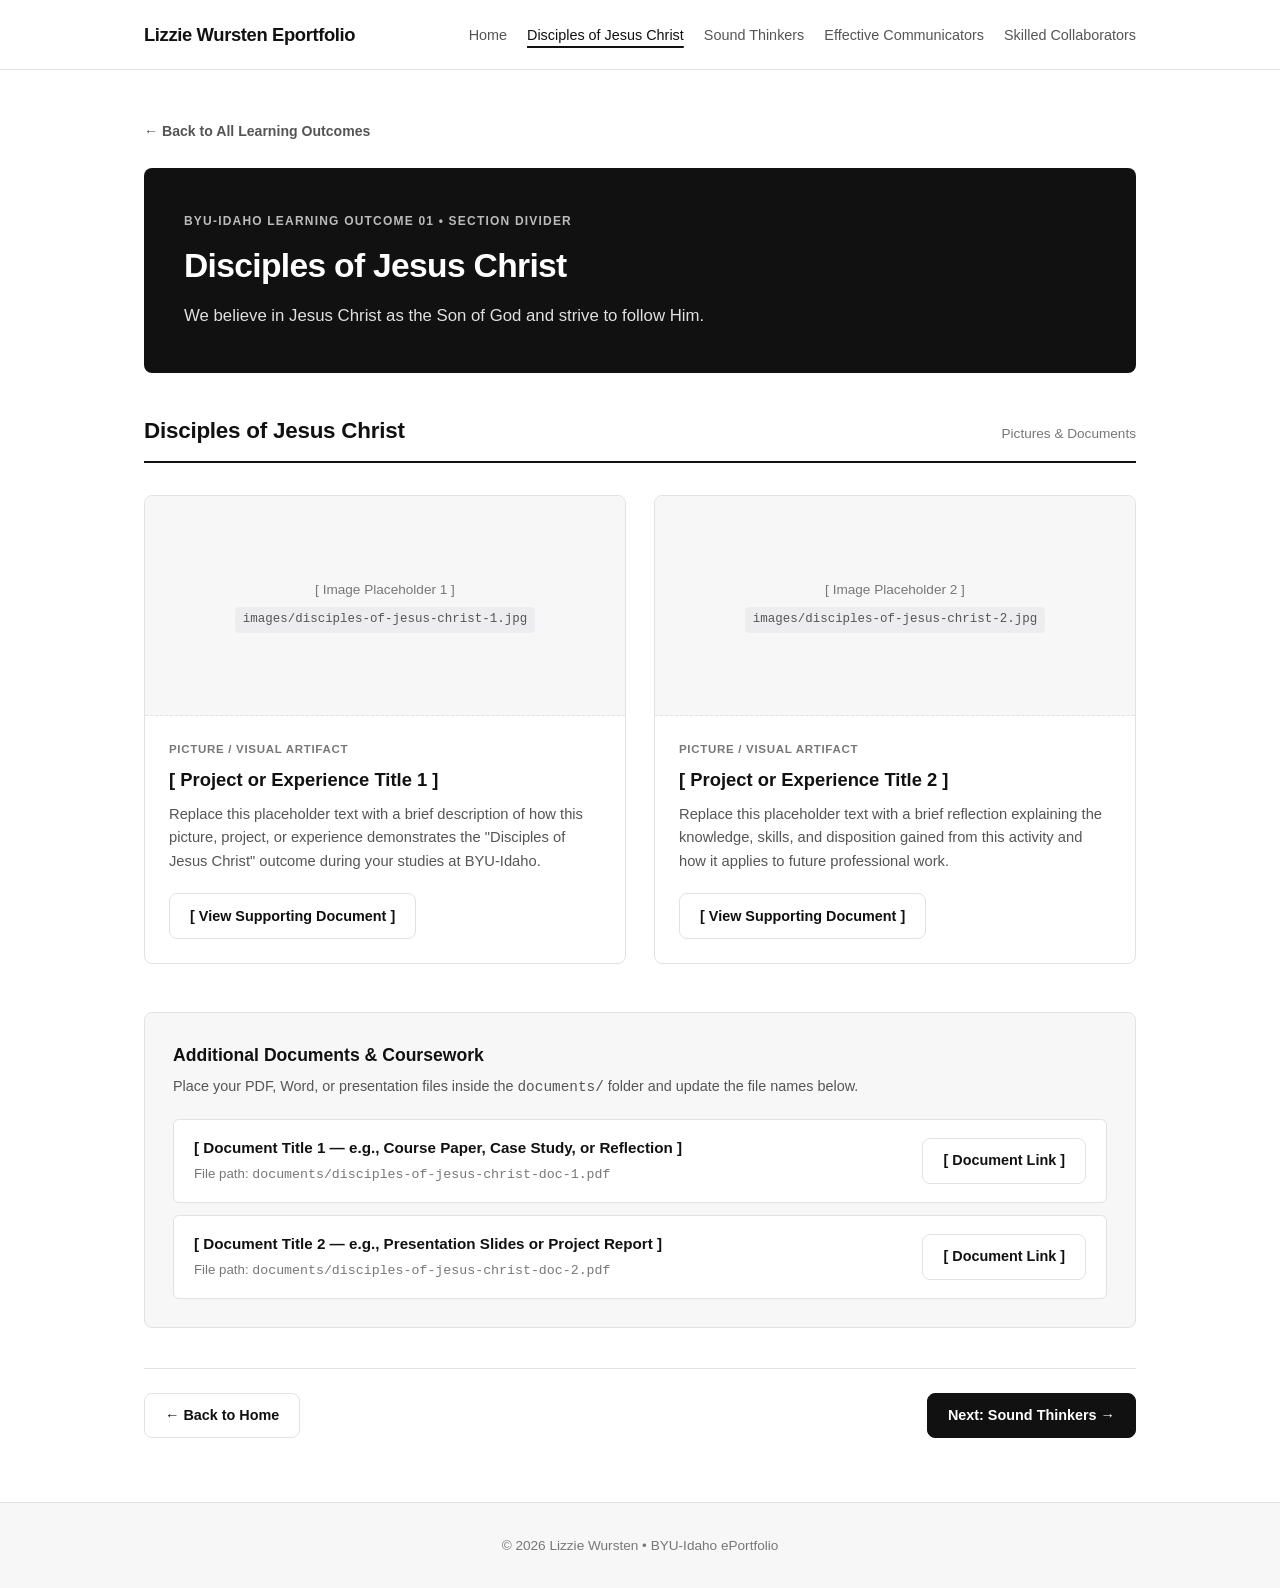
==== disciples-of-jesus-christ.html @ 27310fdc "Initial commit" ====
<!DOCTYPE html>
<html lang="en">
<head>
  <meta charset="UTF-8">
  <meta name="viewport" content="width=device-width, initial-scale=1.0">
  <title>Disciples of Jesus Christ | Lizzie Wursten Eportfolio</title>
  <link rel="stylesheet" href="styles.css">
</head>
<body>

  <!-- Top Navigation -->
  <header class="site-header">
    <div class="header-inner">
      <a href="index.html" class="site-title">Lizzie Wursten Eportfolio</a>
      <nav aria-label="Main Navigation">
        <ul class="nav-links">
          <li><a href="index.html">Home</a></li>
          <li><a href="disciples-of-jesus-christ.html" class='active'>Disciples of Jesus Christ</a></li>
          <li><a href="sound-thinkers.html" >Sound Thinkers</a></li>
          <li><a href="effective-communicators.html" >Effective Communicators</a></li>
          <li><a href="skilled-collaborators.html" >Skilled Collaborators</a></li>
        </ul>
      </nav>
    </div>
  </header>

  <main>
    <div class="breadcrumb">
      <a href="index.html">&larr; Back to All Learning Outcomes</a>
    </div>

    <!-- Section Divider Header -->
    <section class="outcome-divider-banner" aria-label="Section Divider">
      <span class="divider-label">BYU-Idaho Learning Outcome 01 &bull; Section Divider</span>
      <h1>Disciples of Jesus Christ</h1>
      <p>We believe in Jesus Christ as the Son of God and strive to follow Him.</p>
    </section>

    <!-- Page Content (Named Identically to the Section) -->
    <section aria-labelledby="page-heading">
      <div class="page-section-title">
        <h2 id="page-heading">Disciples of Jesus Christ</h2>
        <span>Pictures &amp; Documents</span>
      </div>

      <!-- Pictures / Visual Artifacts Grid -->
      <div class="artifacts-grid">
        <!-- Picture / Project Card 1 -->
        <article class="artifact-card">
          <!-- To add your picture, replace the div below with: <img src="images/disciples-of-jesus-christ-1.jpg" alt="Description"> -->
          <div class="image-placeholder">
            <span>[ Image Placeholder 1 ]</span>
            <code>images/disciples-of-jesus-christ-1.jpg</code>
          </div>
          <div class="artifact-body">
            <span class="artifact-tag">Picture / Visual Artifact</span>
            <h3>[ Project or Experience Title 1 ]</h3>
            <p>
              Replace this placeholder text with a brief description of how this picture, project, or experience demonstrates the "Disciples of Jesus Christ" outcome during your studies at BYU-Idaho.
            </p>
            <div>
              <a href="documents/disciples-of-jesus-christ-artifact-1.pdf" class="btn btn-outline">[ View Supporting Document ]</a>
            </div>
          </div>
        </article>

        <!-- Picture / Project Card 2 -->
        <article class="artifact-card">
          <!-- To add your picture, replace the div below with: <img src="images/disciples-of-jesus-christ-2.jpg" alt="Description"> -->
          <div class="image-placeholder">
            <span>[ Image Placeholder 2 ]</span>
            <code>images/disciples-of-jesus-christ-2.jpg</code>
          </div>
          <div class="artifact-body">
            <span class="artifact-tag">Picture / Visual Artifact</span>
            <h3>[ Project or Experience Title 2 ]</h3>
            <p>
              Replace this placeholder text with a brief reflection explaining the knowledge, skills, and disposition gained from this activity and how it applies to future professional work.
            </p>
            <div>
              <a href="documents/disciples-of-jesus-christ-artifact-2.pdf" class="btn btn-outline">[ View Supporting Document ]</a>
            </div>
          </div>
        </article>
      </div>

      <!-- Dedicated Documents Section -->
      <div class="documents-box">
        <h3>Additional Documents &amp; Coursework</h3>
        <p>Place your PDF, Word, or presentation files inside the <code>documents/</code> folder and update the file names below.</p>

        <div class="doc-list">
          <div class="doc-item">
            <div class="doc-info">
              <strong>[ Document Title 1 — e.g., Course Paper, Case Study, or Reflection ]</strong>
              <span>File path: <code>documents/disciples-of-jesus-christ-doc-1.pdf</code></span>
            </div>
            <a href="documents/disciples-of-jesus-christ-doc-1.pdf" class="btn btn-outline">[ Document Link ]</a>
          </div>

          <div class="doc-item">
            <div class="doc-info">
              <strong>[ Document Title 2 — e.g., Presentation Slides or Project Report ]</strong>
              <span>File path: <code>documents/disciples-of-jesus-christ-doc-2.pdf</code></span>
            </div>
            <a href="documents/disciples-of-jesus-christ-doc-2.pdf" class="btn btn-outline">[ Document Link ]</a>
          </div>
        </div>
      </div>

      <!-- Bottom Section Navigation -->
      <div class="page-bottom-nav" style="display:flex; justify-content:space-between; padding-top:1.5rem; border-top:1px solid #e2e2e5;">
        <a href="index.html" class="btn btn-outline">&larr; Back to Home</a>
        <a href="sound-thinkers.html" class="btn btn-primary">Next: Sound Thinkers &rarr;</a>
      </div>
    </section>
  </main>

  <footer class="site-footer">
    <p>&copy; 2026 Lizzie Wursten &bull; BYU-Idaho ePortfolio</p>
  </footer>

</body>
</html>
---- styles.css ----
/* Minimalist Modern Stylesheet - Lizzie Wursten ePortfolio */
:root {
  --bg-primary: #ffffff;
  --bg-secondary: #f7f7f8;
  --bg-tertiary: #ededf0;
  --text-primary: #111111;
  --text-secondary: #555555;
  --text-muted: #777777;
  --border-color: #e2e2e5;
  --accent-color: #111111;
  --accent-hover: #333333;
  --max-width: 1040px;
  --radius: 8px;
  --transition: 0.2s ease-in-out;
}

* {
  box-sizing: border-box;
  margin: 0;
  padding: 0;
}

body {
  font-family: -apple-system, BlinkMacSystemFont, "Segoe UI", Roboto, Helvetica, Arial, sans-serif;
  background-color: var(--bg-primary);
  color: var(--text-primary);
  line-height: 1.6;
  -webkit-font-smoothing: antialiased;
  display: flex;
  flex-direction: column;
  min-height: 100vh;
}

/* Header & Navigation */
.site-header {
  border-bottom: 1px solid var(--border-color);
  background-color: rgba(255, 255, 255, 0.95);
  position: sticky;
  top: 0;
  z-index: 100;
  backdrop-filter: blur(8px);
}

.header-inner {
  max-width: var(--max-width);
  margin: 0 auto;
  padding: 1.25rem 1.5rem;
  display: flex;
  justify-content: space-between;
  align-items: center;
  flex-wrap: wrap;
  gap: 1rem;
}

.site-title {
  font-size: 1.15rem;
  font-weight: 700;
  letter-spacing: -0.02em;
  color: var(--text-primary);
  text-decoration: none;
}

.nav-links {
  display: flex;
  gap: 1.25rem;
  list-style: none;
  flex-wrap: wrap;
}

.nav-links a {
  text-decoration: none;
  color: var(--text-secondary);
  font-size: 0.9rem;
  font-weight: 500;
  transition: color var(--transition);
}

.nav-links a:hover,
.nav-links a.active {
  color: var(--text-primary);
}

.nav-links a.active {
  text-decoration: underline;
  text-underline-offset: 6px;
  text-decoration-thickness: 2px;
}

/* Main Container */
main {
  flex: 1;
  max-width: var(--max-width);
  width: 100%;
  margin: 0 auto;
  padding: 3rem 1.5rem 4rem;
}

/* Hero / About Me Section */
.about-hero {
  display: grid;
  grid-template-columns: 160px 1fr;
  gap: 2.5rem;
  align-items: center;
  padding-bottom: 3rem;
  border-bottom: 1px solid var(--border-color);
  margin-bottom: 3rem;
}

.profile-photo-placeholder {
  width: 160px;
  height: 160px;
  border-radius: 50%;
  background-color: var(--bg-secondary);
  border: 2px dashed var(--border-color);
  display: flex;
  flex-direction: column;
  align-items: center;
  justify-content: center;
  text-align: center;
  padding: 1rem;
  color: var(--text-muted);
  font-size: 0.8rem;
  font-weight: 500;
  overflow: hidden;
}

.profile-photo-placeholder img {
  width: 100%;
  height: 100%;
  object-fit: cover;
}

.about-content h1 {
  font-size: 2.25rem;
  font-weight: 800;
  letter-spacing: -0.03em;
  margin-bottom: 0.35rem;
}

.about-subtitle {
  font-size: 1.05rem;
  color: var(--text-secondary);
  font-weight: 500;
  margin-bottom: 1rem;
}

.about-bio {
  color: var(--text-secondary);
  font-size: 0.98rem;
  max-width: 680px;
  margin-bottom: 1.5rem;
}

.btn-group {
  display: flex;
  gap: 0.75rem;
  flex-wrap: wrap;
}

.btn {
  display: inline-flex;
  align-items: center;
  gap: 0.5rem;
  padding: 0.65rem 1.25rem;
  border-radius: var(--radius);
  font-size: 0.9rem;
  font-weight: 600;
  text-decoration: none;
  transition: all var(--transition);
  cursor: pointer;
}

.btn-primary {
  background-color: var(--accent-color);
  color: #ffffff;
  border: 1px solid var(--accent-color);
}

.btn-primary:hover {
  background-color: var(--accent-hover);
}

.btn-outline {
  background-color: transparent;
  color: var(--text-primary);
  border: 1px solid var(--border-color);
}

.btn-outline:hover {
  border-color: var(--text-primary);
  background-color: var(--bg-secondary);
}

/* Section Divider Header on Home */
.section-heading-block {
  margin-bottom: 2rem;
}

.section-eyebrow {
  text-transform: uppercase;
  font-size: 0.75rem;
  font-weight: 700;
  letter-spacing: 0.08em;
  color: var(--text-muted);
  margin-bottom: 0.35rem;
}

.section-heading-block h2 {
  font-size: 1.65rem;
  font-weight: 700;
  letter-spacing: -0.02em;
}

.section-heading-block p {
  color: var(--text-secondary);
  font-size: 0.95rem;
  margin-top: 0.35rem;
}

/* 4 Clickable Section Divider Cards (Home Screen) */
.divider-grid {
  display: grid;
  grid-template-columns: repeat(2, 1fr);
  gap: 1.5rem;
}

.divider-card {
  display: flex;
  flex-direction: column;
  justify-content: space-between;
  background-color: var(--bg-primary);
  border: 1px solid var(--border-color);
  border-radius: var(--radius);
  padding: 2rem;
  text-decoration: none;
  color: inherit;
  transition: transform var(--transition), border-color var(--transition), box-shadow var(--transition);
}

.divider-card:hover {
  transform: translateY(-3px);
  border-color: var(--text-primary);
  box-shadow: 0 10px 24px rgba(0, 0, 0, 0.05);
}

.divider-number {
  font-size: 0.78rem;
  font-weight: 700;
  text-transform: uppercase;
  letter-spacing: 0.08em;
  color: var(--text-muted);
  margin-bottom: 0.75rem;
  display: inline-block;
}

.divider-card h3 {
  font-size: 1.35rem;
  font-weight: 700;
  letter-spacing: -0.02em;
  margin-bottom: 0.65rem;
  color: var(--text-primary);
}

.divider-card p {
  color: var(--text-secondary);
  font-size: 0.95rem;
  margin-bottom: 1.75rem;
}

.divider-cta {
  font-size: 0.88rem;
  font-weight: 600;
  color: var(--text-primary);
  display: inline-flex;
  align-items: center;
  gap: 0.4rem;
}

/* Individual Outcome Page Styling */
.breadcrumb {
  margin-bottom: 1.5rem;
}

.breadcrumb a {
  text-decoration: none;
  font-size: 0.88rem;
  font-weight: 600;
  color: var(--text-secondary);
  display: inline-flex;
  align-items: center;
  gap: 0.4rem;
}

.breadcrumb a:hover {
  color: var(--text-primary);
}

.outcome-divider-banner {
  background-color: var(--text-primary);
  color: #ffffff;
  padding: 2.75rem 2.5rem;
  border-radius: var(--radius);
  margin-bottom: 2.5rem;
}

.outcome-divider-banner .divider-label {
  font-size: 0.75rem;
  text-transform: uppercase;
  letter-spacing: 0.1em;
  color: #bbbbbb;
  font-weight: 700;
  display: block;
  margin-bottom: 0.5rem;
}

.outcome-divider-banner h1 {
  font-size: 2.1rem;
  font-weight: 800;
  letter-spacing: -0.02em;
  margin-bottom: 0.6rem;
}

.outcome-divider-banner p {
  font-size: 1.05rem;
  color: #e0e0e0;
  max-width: 700px;
}

/* Page Content Wrapper */
.page-section-title {
  display: flex;
  justify-content: space-between;
  align-items: baseline;
  border-bottom: 2px solid var(--text-primary);
  padding-bottom: 0.75rem;
  margin-bottom: 2rem;
  flex-wrap: wrap;
  gap: 0.5rem;
}

.page-section-title h2 {
  font-size: 1.4rem;
  font-weight: 700;
  letter-spacing: -0.01em;
}

.page-section-title span {
  font-size: 0.85rem;
  color: var(--text-muted);
}

/* Artifact Grid (Pictures & Documents) */
.artifacts-grid {
  display: grid;
  grid-template-columns: repeat(2, 1fr);
  gap: 1.75rem;
  margin-bottom: 3rem;
}

.artifact-card {
  border: 1px solid var(--border-color);
  border-radius: var(--radius);
  overflow: hidden;
  background-color: var(--bg-primary);
  display: flex;
  flex-direction: column;
}

.image-placeholder {
  background-color: var(--bg-secondary);
  border-bottom: 1px dashed var(--border-color);
  height: 220px;
  display: flex;
  flex-direction: column;
  align-items: center;
  justify-content: center;
  color: var(--text-muted);
  font-size: 0.85rem;
  padding: 1.5rem;
  text-align: center;
}

.image-placeholder code {
  margin-top: 0.4rem;
  font-size: 0.78rem;
  background: var(--bg-tertiary);
  padding: 0.2rem 0.5rem;
  border-radius: 4px;
  color: var(--text-secondary);
}

.artifact-body {
  padding: 1.5rem;
  flex: 1;
  display: flex;
  flex-direction: column;
}

.artifact-tag {
  font-size: 0.72rem;
  font-weight: 700;
  text-transform: uppercase;
  letter-spacing: 0.06em;
  color: var(--text-muted);
  margin-bottom: 0.4rem;
}

.artifact-body h3 {
  font-size: 1.15rem;
  font-weight: 700;
  margin-bottom: 0.5rem;
}

.artifact-body p {
  font-size: 0.92rem;
  color: var(--text-secondary);
  margin-bottom: 1.25rem;
  flex: 1;
}

/* Document List Card */
.documents-box {
  background-color: var(--bg-secondary);
  border: 1px solid var(--border-color);
  border-radius: var(--radius);
  padding: 1.75rem;
  margin-bottom: 2.5rem;
}

.documents-box h3 {
  font-size: 1.1rem;
  font-weight: 700;
  margin-bottom: 0.35rem;
}

.documents-box > p {
  font-size: 0.9rem;
  color: var(--text-secondary);
  margin-bottom: 1.25rem;
}

.doc-list {
  display: grid;
  gap: 0.75rem;
}

.doc-item {
  display: flex;
  justify-content: space-between;
  align-items: center;
  background-color: var(--bg-primary);
  border: 1px solid var(--border-color);
  padding: 1rem 1.25rem;
  border-radius: 6px;
  flex-wrap: wrap;
  gap: 1rem;
}

.doc-info strong {
  display: block;
  font-size: 0.95rem;
  color: var(--text-primary);
}

.doc-info span {
  font-size: 0.83rem;
  color: var(--text-muted);
}

/* Page Bottom Navigation */
.page- bottom-nav {
  display: flex;
  justify-content: space-between;
  padding-top: 2rem;
  border-top: 1px solid var(--border-color);
  gap: 1rem;
  flex-wrap: wrap;
}

/* Footer */
.site-footer {
  border-top: 1px solid var(--border-color);
  padding: 2rem 1.5rem;
  text-align: center;
  font-size: 0.85rem;
  color: var(--text-muted);
  background-color: var(--bg-secondary);
}

/* Responsive */
@media (max-width: 768px) {
  .about-hero {
    grid-template-columns: 1fr;
    text-align: left;
    gap: 1.5rem;
  }
  .divider-grid,
  .artifacts-grid {
    grid-template-columns: 1fr;
  }
  .outcome-divider-banner {
    padding: 2rem 1.5rem;
  }
  .outcome-divider-banner h1 {
    font-size: 1.65rem;
  }
}
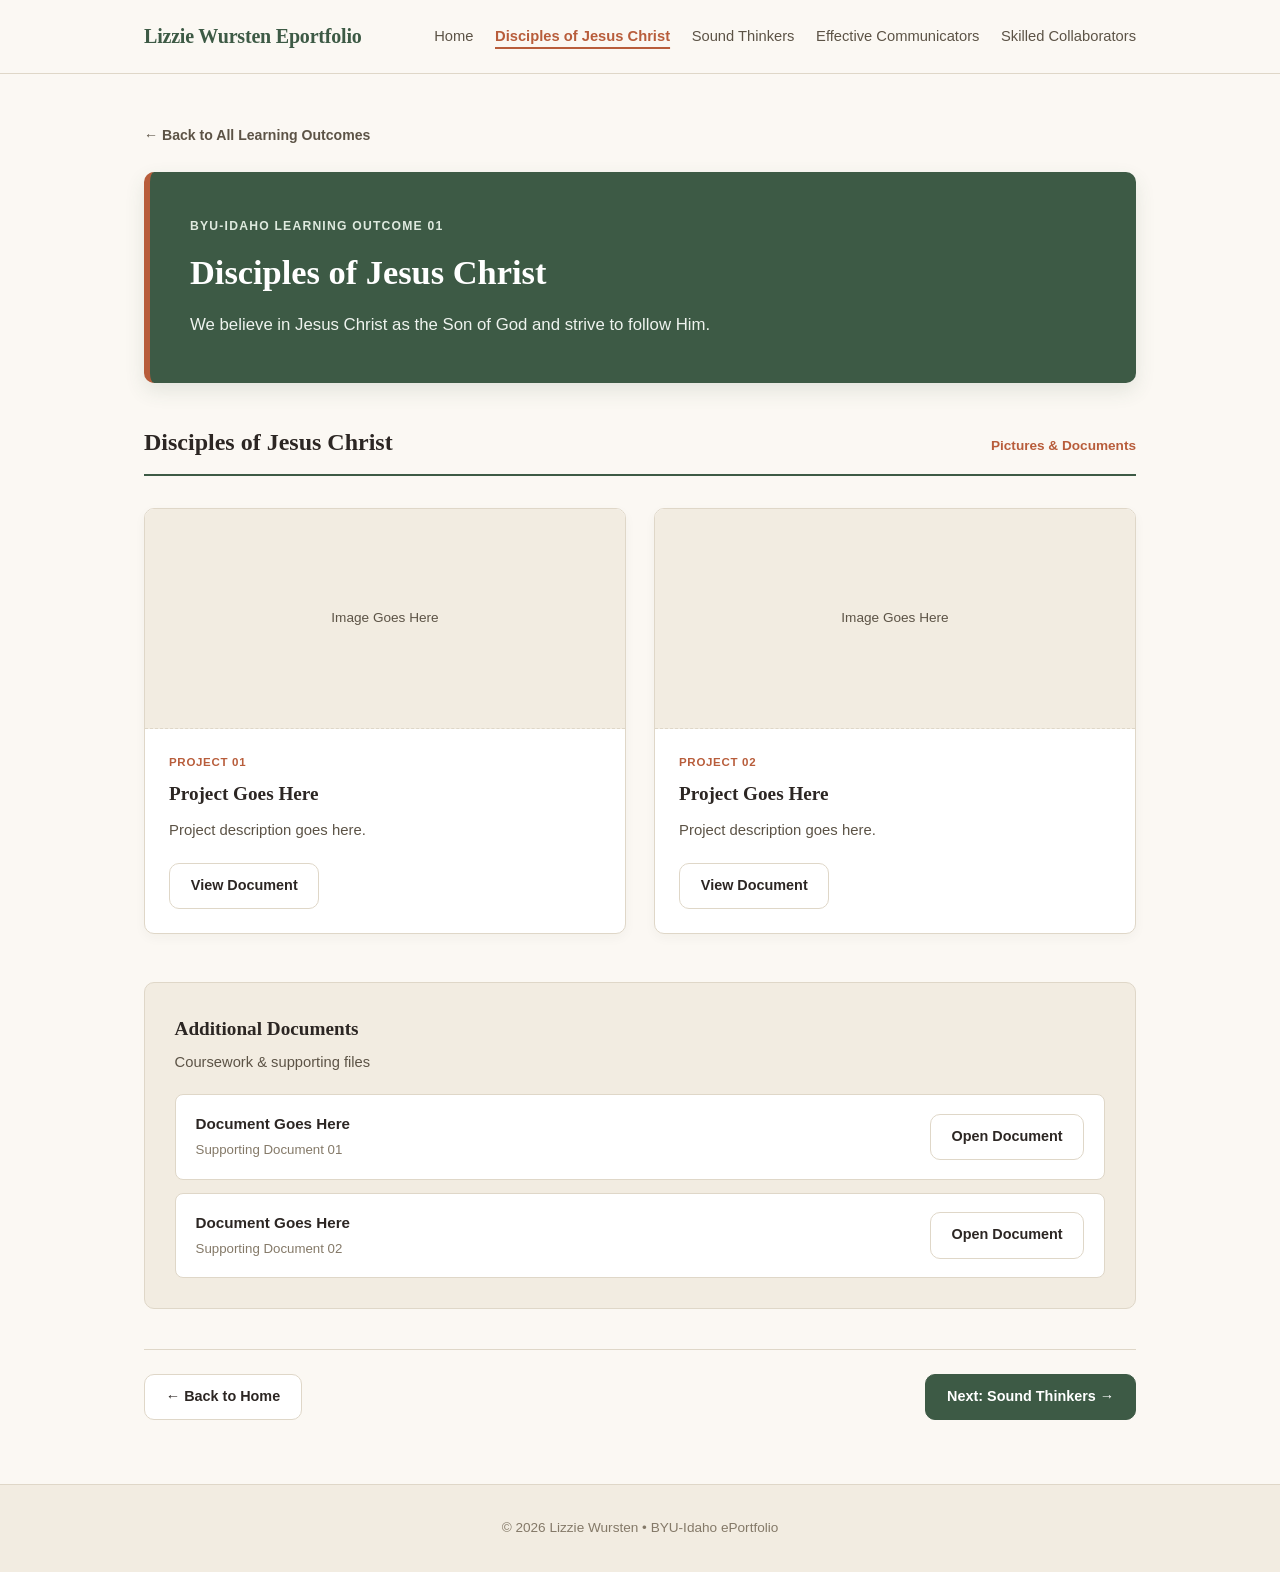
==== commit 746a2293: "Update links etc" ====
--- a/disciples-of-jesus-christ.html
+++ b/disciples-of-jesus-christ.html
@@ -29,9 +29,9 @@
       <a href="index.html">&larr; Back to All Learning Outcomes</a>
     </div>
 
-    <!-- Section Divider Header -->
-    <section class="outcome-divider-banner" aria-label="Section Divider">
-      <span class="divider-label">BYU-Idaho Learning Outcome 01 &bull; Section Divider</span>
+    <!-- Section Header -->
+    <section class="outcome-divider-banner" aria-label="Disciples of Jesus Christ">
+      <span class="divider-label">BYU-Idaho Learning Outcome 01</span>
       <h1>Disciples of Jesus Christ</h1>
       <p>We believe in Jesus Christ as the Son of God and strive to follow Him.</p>
     </section>
@@ -45,40 +45,36 @@
 
       <!-- Pictures / Visual Artifacts Grid -->
       <div class="artifacts-grid">
-        <!-- Picture / Project Card 1 -->
+        <!-- Project Card 1 -->
         <article class="artifact-card">
-          <!-- To add your picture, replace the div below with: <img src="images/disciples-of-jesus-christ-1.jpg" alt="Description"> -->
           <div class="image-placeholder">
-            <span>[ Image Placeholder 1 ]</span>
-            <code>images/disciples-of-jesus-christ-1.jpg</code>
+            <span>Image Goes Here</span>
           </div>
           <div class="artifact-body">
-            <span class="artifact-tag">Picture / Visual Artifact</span>
-            <h3>[ Project or Experience Title 1 ]</h3>
+            <span class="artifact-tag">Project 01</span>
+            <h3>Project Goes Here</h3>
             <p>
-              Replace this placeholder text with a brief description of how this picture, project, or experience demonstrates the "Disciples of Jesus Christ" outcome during your studies at BYU-Idaho.
+              Project description goes here.
             </p>
             <div>
-              <a href="documents/disciples-of-jesus-christ-artifact-1.pdf" class="btn btn-outline">[ View Supporting Document ]</a>
+              <a href="documents/disciples-of-jesus-christ-artifact-1.pdf" class="btn btn-outline">View Document</a>
             </div>
           </div>
         </article>
 
-        <!-- Picture / Project Card 2 -->
+        <!-- Project Card 2 -->
         <article class="artifact-card">
-          <!-- To add your picture, replace the div below with: <img src="images/disciples-of-jesus-christ-2.jpg" alt="Description"> -->
           <div class="image-placeholder">
-            <span>[ Image Placeholder 2 ]</span>
-            <code>images/disciples-of-jesus-christ-2.jpg</code>
+            <span>Image Goes Here</span>
           </div>
           <div class="artifact-body">
-            <span class="artifact-tag">Picture / Visual Artifact</span>
-            <h3>[ Project or Experience Title 2 ]</h3>
+            <span class="artifact-tag">Project 02</span>
+            <h3>Project Goes Here</h3>
             <p>
-              Replace this placeholder text with a brief reflection explaining the knowledge, skills, and disposition gained from this activity and how it applies to future professional work.
+              Project description goes here.
             </p>
             <div>
-              <a href="documents/disciples-of-jesus-christ-artifact-2.pdf" class="btn btn-outline">[ View Supporting Document ]</a>
+              <a href="documents/disciples-of-jesus-christ-artifact-2.pdf" class="btn btn-outline">View Document</a>
             </div>
           </div>
         </article>
@@ -86,30 +82,30 @@
 
       <!-- Dedicated Documents Section -->
       <div class="documents-box">
-        <h3>Additional Documents &amp; Coursework</h3>
-        <p>Place your PDF, Word, or presentation files inside the <code>documents/</code> folder and update the file names below.</p>
+        <h3>Additional Documents</h3>
+        <p>Coursework &amp; supporting files</p>
 
         <div class="doc-list">
           <div class="doc-item">
             <div class="doc-info">
-              <strong>[ Document Title 1 — e.g., Course Paper, Case Study, or Reflection ]</strong>
-              <span>File path: <code>documents/disciples-of-jesus-christ-doc-1.pdf</code></span>
+              <strong>Document Goes Here</strong>
+              <span>Supporting Document 01</span>
             </div>
-            <a href="documents/disciples-of-jesus-christ-doc-1.pdf" class="btn btn-outline">[ Document Link ]</a>
+            <a href="documents/disciples-of-jesus-christ-doc-1.pdf" class="btn btn-outline">Open Document</a>
           </div>
 
           <div class="doc-item">
             <div class="doc-info">
-              <strong>[ Document Title 2 — e.g., Presentation Slides or Project Report ]</strong>
-              <span>File path: <code>documents/disciples-of-jesus-christ-doc-2.pdf</code></span>
+              <strong>Document Goes Here</strong>
+              <span>Supporting Document 02</span>
             </div>
-            <a href="documents/disciples-of-jesus-christ-doc-2.pdf" class="btn btn-outline">[ Document Link ]</a>
+            <a href="documents/disciples-of-jesus-christ-doc-2.pdf" class="btn btn-outline">Open Document</a>
           </div>
         </div>
       </div>
 
       <!-- Bottom Section Navigation -->
-      <div class="page-bottom-nav" style="display:flex; justify-content:space-between; padding-top:1.5rem; border-top:1px solid #e2e2e5;">
+      <div class="page-bottom-nav">
         <a href="index.html" class="btn btn-outline">&larr; Back to Home</a>
         <a href="sound-thinkers.html" class="btn btn-primary">Next: Sound Thinkers &rarr;</a>
       </div>
--- a/styles.css
+++ b/styles.css
@@ -1,17 +1,22 @@
-/* Minimalist Modern Stylesheet - Lizzie Wursten ePortfolio */
+/* Warm & Academic Stylesheet - Lizzie Wursten ePortfolio */
 :root {
-  --bg-primary: #ffffff;
-  --bg-secondary: #f7f7f8;
-  --bg-tertiary: #ededf0;
-  --text-primary: #111111;
-  --text-secondary: #555555;
-  --text-muted: #777777;
-  --border-color: #e2e2e5;
-  --accent-color: #111111;
-  --accent-hover: #333333;
+  --bg-primary: #fbf8f3;        /* Soft warm cream */
+  --bg-card: #ffffff;           /* Crisp ivory/white for cards */
+  --bg-secondary: #f2ece1;      /* Warm sand / parchment */
+  --bg-tertiary: #e6dec8;       /* Deeper warm stone */
+  --text-primary: #2c2623;      /* Deep espresso / warm charcoal */
+  --text-secondary: #5c5346;    /* Muted walnut brown */
+  --text-muted: #847968;        /* Warm taupe */
+  --border-color: #dfd7c8;      /* Subtle warm border */
+  --accent-sage: #3d5a45;       /* Deep academic sage green */
+  --accent-sage-hover: #2d4434; /* Darker sage for hover */
+  --accent-terracotta: #b85d3b; /* Warm terracotta highlight */
+  --accent-terracotta-soft: #f5e6df;
   --max-width: 1040px;
-  --radius: 8px;
+  --radius: 10px;
   --transition: 0.2s ease-in-out;
+  --font-serif: "Georgia", "Times New Roman", Times, serif;
+  --font-sans: -apple-system, BlinkMacSystemFont, "Segoe UI", Roboto, Helvetica, Arial, sans-serif;
 }
 
 * {
@@ -21,20 +26,24 @@
 }
 
 body {
-  font-family: -apple-system, BlinkMacSystemFont, "Segoe UI", Roboto, Helvetica, Arial, sans-serif;
+  font-family: var(--font-sans);
   background-color: var(--bg-primary);
   color: var(--text-primary);
-  line-height: 1.6;
+  line-height: 1.65;
   -webkit-font-smoothing: antialiased;
   display: flex;
   flex-direction: column;
   min-height: 100vh;
+}
+
+h1, h2, h3, .site-title {
+  font-family: var(--font-serif);
 }
 
 /* Header & Navigation */
 .site-header {
   border-bottom: 1px solid var(--border-color);
-  background-color: rgba(255, 255, 255, 0.95);
+  background-color: rgba(251, 248, 243, 0.95);
   position: sticky;
   top: 0;
   z-index: 100;
@@ -53,16 +62,16 @@
 }
 
 .site-title {
-  font-size: 1.15rem;
-  font-weight: 700;
-  letter-spacing: -0.02em;
-  color: var(--text-primary);
+  font-size: 1.25rem;
+  font-weight: 700;
+  letter-spacing: -0.01em;
+  color: var(--accent-sage);
   text-decoration: none;
 }
 
 .nav-links {
   display: flex;
-  gap: 1.25rem;
+  gap: 1.35rem;
   list-style: none;
   flex-wrap: wrap;
 }
@@ -70,20 +79,21 @@
 .nav-links a {
   text-decoration: none;
   color: var(--text-secondary);
-  font-size: 0.9rem;
+  font-size: 0.92rem;
   font-weight: 500;
   transition: color var(--transition);
 }
 
 .nav-links a:hover,
 .nav-links a.active {
-  color: var(--text-primary);
+  color: var(--accent-terracotta);
 }
 
 .nav-links a.active {
   text-decoration: underline;
   text-underline-offset: 6px;
   text-decoration-thickness: 2px;
+  font-weight: 600;
 }
 
 /* Main Container */
@@ -98,27 +108,29 @@
 /* Hero / About Me Section */
 .about-hero {
   display: grid;
-  grid-template-columns: 160px 1fr;
+  grid-template-columns: 165px 1fr;
   gap: 2.5rem;
   align-items: center;
-  padding-bottom: 3rem;
-  border-bottom: 1px solid var(--border-color);
-  margin-bottom: 3rem;
+  padding: 2.5rem;
+  background-color: var(--bg-secondary);
+  border: 1px solid var(--border-color);
+  border-radius: var(--radius);
+  margin-bottom: 3.25rem;
 }
 
 .profile-photo-placeholder {
-  width: 160px;
-  height: 160px;
+  width: 165px;
+  height: 165px;
   border-radius: 50%;
-  background-color: var(--bg-secondary);
-  border: 2px dashed var(--border-color);
+  background-color: var(--bg-primary);
+  border: 2px dashed var(--accent-terracotta);
   display: flex;
   flex-direction: column;
   align-items: center;
   justify-content: center;
   text-align: center;
   padding: 1rem;
-  color: var(--text-muted);
+  color: var(--text-secondary);
   font-size: 0.8rem;
   font-weight: 500;
   overflow: hidden;
@@ -131,16 +143,16 @@
 }
 
 .about-content h1 {
-  font-size: 2.25rem;
-  font-weight: 800;
-  letter-spacing: -0.03em;
+  font-size: 2.35rem;
+  font-weight: 700;
+  color: var(--text-primary);
   margin-bottom: 0.35rem;
 }
 
 .about-subtitle {
   font-size: 1.05rem;
-  color: var(--text-secondary);
-  font-weight: 500;
+  color: var(--accent-terracotta);
+  font-weight: 600;
   margin-bottom: 1rem;
 }
 
@@ -161,7 +173,7 @@
   display: inline-flex;
   align-items: center;
   gap: 0.5rem;
-  padding: 0.65rem 1.25rem;
+  padding: 0.65rem 1.3rem;
   border-radius: var(--radius);
   font-size: 0.9rem;
   font-weight: 600;
@@ -171,24 +183,26 @@
 }
 
 .btn-primary {
-  background-color: var(--accent-color);
+  background-color: var(--accent-sage);
   color: #ffffff;
-  border: 1px solid var(--accent-color);
+  border: 1px solid var(--accent-sage);
 }
 
 .btn-primary:hover {
-  background-color: var(--accent-hover);
+  background-color: var(--accent-sage-hover);
+  border-color: var(--accent-sage-hover);
 }
 
 .btn-outline {
-  background-color: transparent;
+  background-color: var(--bg-card);
   color: var(--text-primary);
   border: 1px solid var(--border-color);
 }
 
 .btn-outline:hover {
-  border-color: var(--text-primary);
-  background-color: var(--bg-secondary);
+  border-color: var(--accent-terracotta);
+  color: var(--accent-terracotta);
+  background-color: var(--bg-primary);
 }
 
 /* Section Divider Header on Home */
@@ -198,22 +212,22 @@
 
 .section-eyebrow {
   text-transform: uppercase;
-  font-size: 0.75rem;
-  font-weight: 700;
-  letter-spacing: 0.08em;
-  color: var(--text-muted);
+  font-size: 0.76rem;
+  font-weight: 700;
+  letter-spacing: 0.09em;
+  color: var(--accent-terracotta);
   margin-bottom: 0.35rem;
 }
 
 .section-heading-block h2 {
-  font-size: 1.65rem;
-  font-weight: 700;
-  letter-spacing: -0.02em;
+  font-size: 1.75rem;
+  font-weight: 700;
+  color: var(--text-primary);
 }
 
 .section-heading-block p {
   color: var(--text-secondary);
-  font-size: 0.95rem;
+  font-size: 0.96rem;
   margin-top: 0.35rem;
 }
 
@@ -228,8 +242,9 @@
   display: flex;
   flex-direction: column;
   justify-content: space-between;
-  background-color: var(--bg-primary);
+  background-color: var(--bg-card);
   border: 1px solid var(--border-color);
+  border-top: 4px solid var(--accent-sage);
   border-radius: var(--radius);
   padding: 2rem;
   text-decoration: none;
@@ -239,24 +254,24 @@
 
 .divider-card:hover {
   transform: translateY(-3px);
-  border-color: var(--text-primary);
-  box-shadow: 0 10px 24px rgba(0, 0, 0, 0.05);
+  border-color: var(--accent-terracotta);
+  border-top-color: var(--accent-terracotta);
+  box-shadow: 0 12px 26px rgba(60, 45, 30, 0.08);
 }
 
 .divider-number {
-  font-size: 0.78rem;
+  font-size: 0.76rem;
   font-weight: 700;
   text-transform: uppercase;
   letter-spacing: 0.08em;
-  color: var(--text-muted);
+  color: var(--accent-terracotta);
   margin-bottom: 0.75rem;
   display: inline-block;
 }
 
 .divider-card h3 {
-  font-size: 1.35rem;
-  font-weight: 700;
-  letter-spacing: -0.02em;
+  font-size: 1.4rem;
+  font-weight: 700;
   margin-bottom: 0.65rem;
   color: var(--text-primary);
 }
@@ -270,10 +285,14 @@
 .divider-cta {
   font-size: 0.88rem;
   font-weight: 600;
-  color: var(--text-primary);
+  color: var(--accent-sage);
   display: inline-flex;
   align-items: center;
   gap: 0.4rem;
+}
+
+.divider-card:hover .divider-cta {
+  color: var(--accent-terracotta);
 }
 
 /* Individual Outcome Page Styling */
@@ -292,37 +311,39 @@
 }
 
 .breadcrumb a:hover {
-  color: var(--text-primary);
+  color: var(--accent-terracotta);
 }
 
 .outcome-divider-banner {
-  background-color: var(--text-primary);
-  color: #ffffff;
+  background-color: var(--accent-sage);
+  color: #fbf8f3;
   padding: 2.75rem 2.5rem;
   border-radius: var(--radius);
+  border-left: 6px solid var(--accent-terracotta);
   margin-bottom: 2.5rem;
+  box-shadow: 0 8px 20px rgba(61, 90, 69, 0.12);
 }
 
 .outcome-divider-banner .divider-label {
-  font-size: 0.75rem;
+  font-size: 0.76rem;
   text-transform: uppercase;
   letter-spacing: 0.1em;
-  color: #bbbbbb;
+  color: #dfeadf;
   font-weight: 700;
   display: block;
   margin-bottom: 0.5rem;
 }
 
 .outcome-divider-banner h1 {
-  font-size: 2.1rem;
-  font-weight: 800;
-  letter-spacing: -0.02em;
+  font-size: 2.15rem;
+  font-weight: 700;
   margin-bottom: 0.6rem;
+  color: #ffffff;
 }
 
 .outcome-divider-banner p {
   font-size: 1.05rem;
-  color: #e0e0e0;
+  color: #eef3ee;
   max-width: 700px;
 }
 
@@ -331,7 +352,7 @@
   display: flex;
   justify-content: space-between;
   align-items: baseline;
-  border-bottom: 2px solid var(--text-primary);
+  border-bottom: 2px solid var(--accent-sage);
   padding-bottom: 0.75rem;
   margin-bottom: 2rem;
   flex-wrap: wrap;
@@ -339,14 +360,15 @@
 }
 
 .page-section-title h2 {
-  font-size: 1.4rem;
-  font-weight: 700;
-  letter-spacing: -0.01em;
+  font-size: 1.5rem;
+  font-weight: 700;
+  color: var(--text-primary);
 }
 
 .page-section-title span {
   font-size: 0.85rem;
-  color: var(--text-muted);
+  color: var(--accent-terracotta);
+  font-weight: 600;
 }
 
 /* Artifact Grid (Pictures & Documents) */
@@ -361,9 +383,10 @@
   border: 1px solid var(--border-color);
   border-radius: var(--radius);
   overflow: hidden;
-  background-color: var(--bg-primary);
+  background-color: var(--bg-card);
   display: flex;
   flex-direction: column;
+  box-shadow: 0 4px 12px rgba(60, 45, 30, 0.04);
 }
 
 .image-placeholder {
@@ -374,19 +397,19 @@
   flex-direction: column;
   align-items: center;
   justify-content: center;
-  color: var(--text-muted);
+  color: var(--text-secondary);
   font-size: 0.85rem;
   padding: 1.5rem;
   text-align: center;
 }
 
 .image-placeholder code {
-  margin-top: 0.4rem;
+  margin-top: 0.45rem;
   font-size: 0.78rem;
   background: var(--bg-tertiary);
-  padding: 0.2rem 0.5rem;
+  padding: 0.2rem 0.55rem;
   border-radius: 4px;
-  color: var(--text-secondary);
+  color: var(--text-primary);
 }
 
 .artifact-body {
@@ -401,18 +424,19 @@
   font-weight: 700;
   text-transform: uppercase;
   letter-spacing: 0.06em;
-  color: var(--text-muted);
+  color: var(--accent-terracotta);
   margin-bottom: 0.4rem;
 }
 
 .artifact-body h3 {
-  font-size: 1.15rem;
+  font-size: 1.2rem;
   font-weight: 700;
   margin-bottom: 0.5rem;
+  color: var(--text-primary);
 }
 
 .artifact-body p {
-  font-size: 0.92rem;
+  font-size: 0.93rem;
   color: var(--text-secondary);
   margin-bottom: 1.25rem;
   flex: 1;
@@ -423,35 +447,36 @@
   background-color: var(--bg-secondary);
   border: 1px solid var(--border-color);
   border-radius: var(--radius);
-  padding: 1.75rem;
+  padding: 1.85rem;
   margin-bottom: 2.5rem;
 }
 
 .documents-box h3 {
-  font-size: 1.1rem;
+  font-size: 1.2rem;
   font-weight: 700;
   margin-bottom: 0.35rem;
+  color: var(--text-primary);
 }
 
 .documents-box > p {
-  font-size: 0.9rem;
+  font-size: 0.92rem;
   color: var(--text-secondary);
   margin-bottom: 1.25rem;
 }
 
 .doc-list {
   display: grid;
-  gap: 0.75rem;
+  gap: 0.8rem;
 }
 
 .doc-item {
   display: flex;
   justify-content: space-between;
   align-items: center;
-  background-color: var(--bg-primary);
+  background-color: var(--bg-card);
   border: 1px solid var(--border-color);
   padding: 1rem 1.25rem;
-  border-radius: 6px;
+  border-radius: 8px;
   flex-wrap: wrap;
   gap: 1rem;
 }
@@ -468,10 +493,10 @@
 }
 
 /* Page Bottom Navigation */
-.page- bottom-nav {
+.page-bottom-nav {
   display: flex;
   justify-content: space-between;
-  padding-top: 2rem;
+  padding-top: 1.5rem;
   border-top: 1px solid var(--border-color);
   gap: 1rem;
   flex-wrap: wrap;
@@ -493,6 +518,7 @@
     grid-template-columns: 1fr;
     text-align: left;
     gap: 1.5rem;
+    padding: 1.75rem;
   }
   .divider-grid,
   .artifacts-grid {
